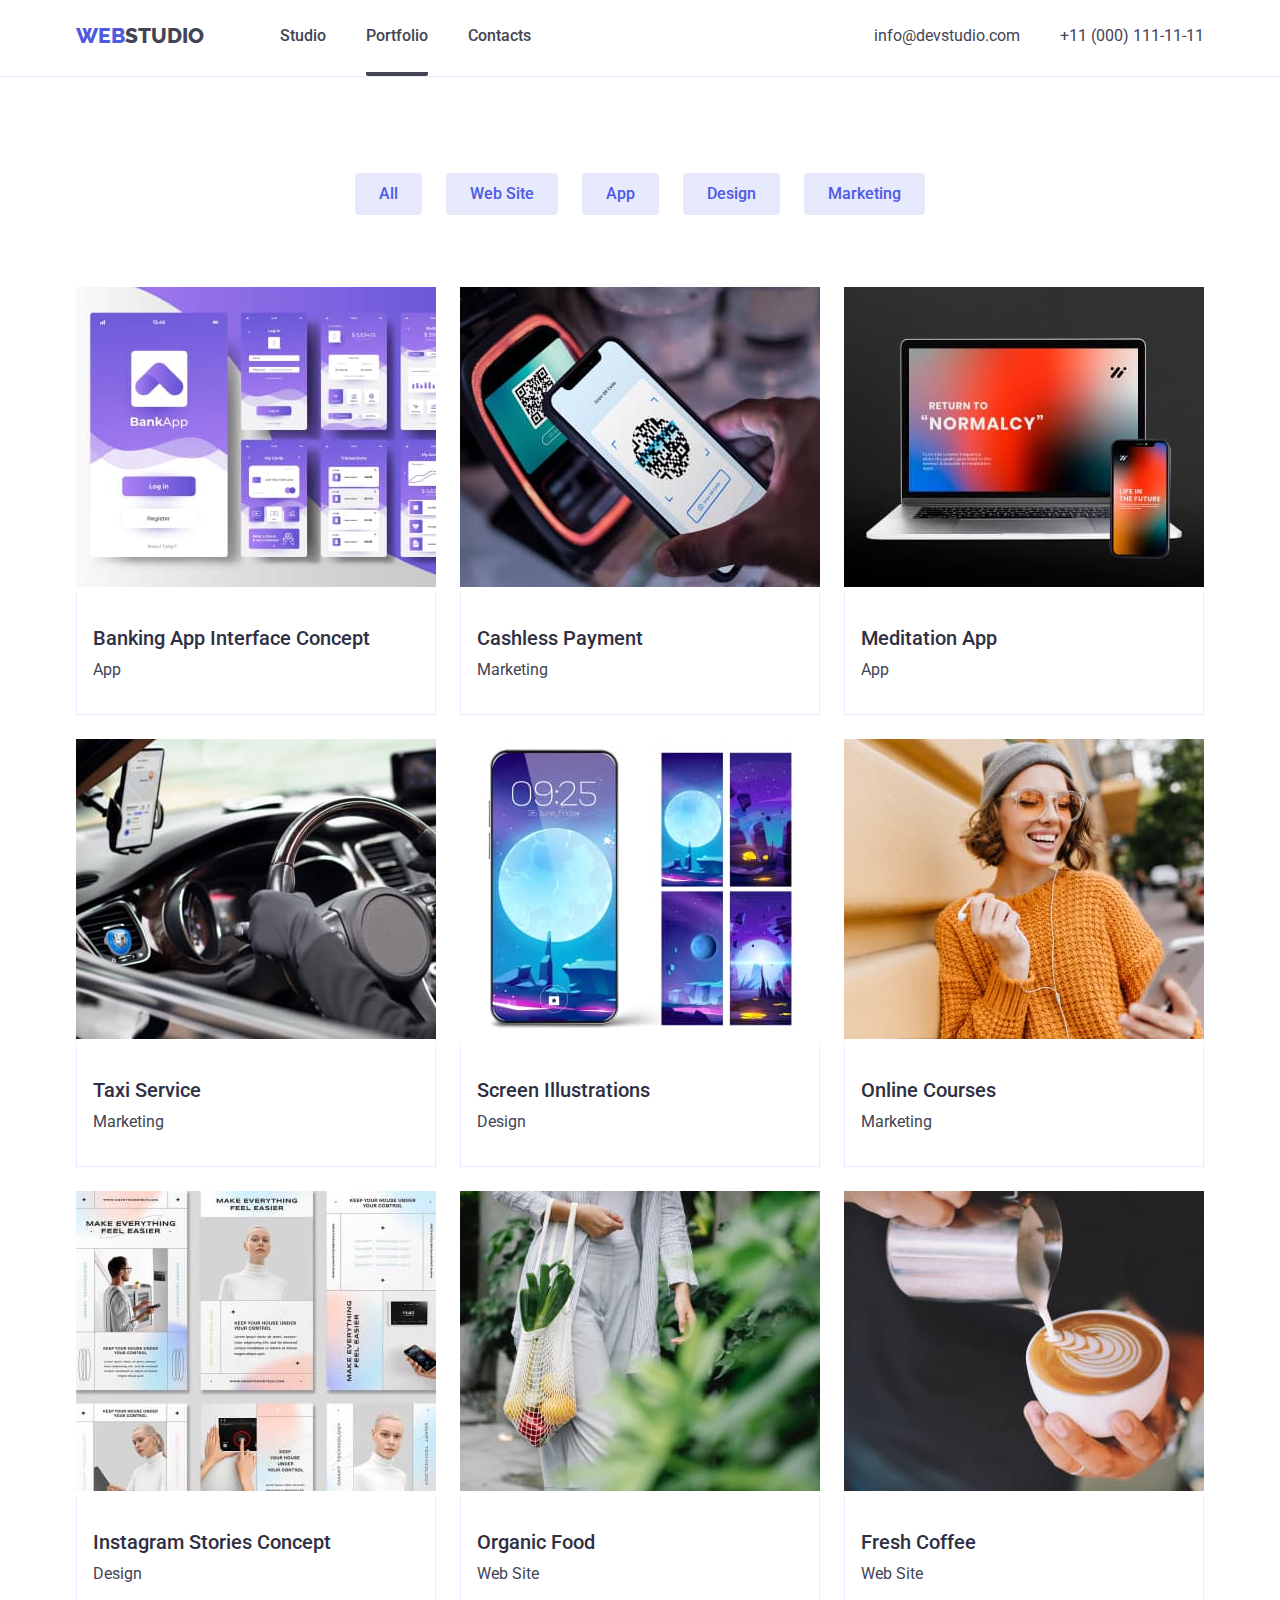
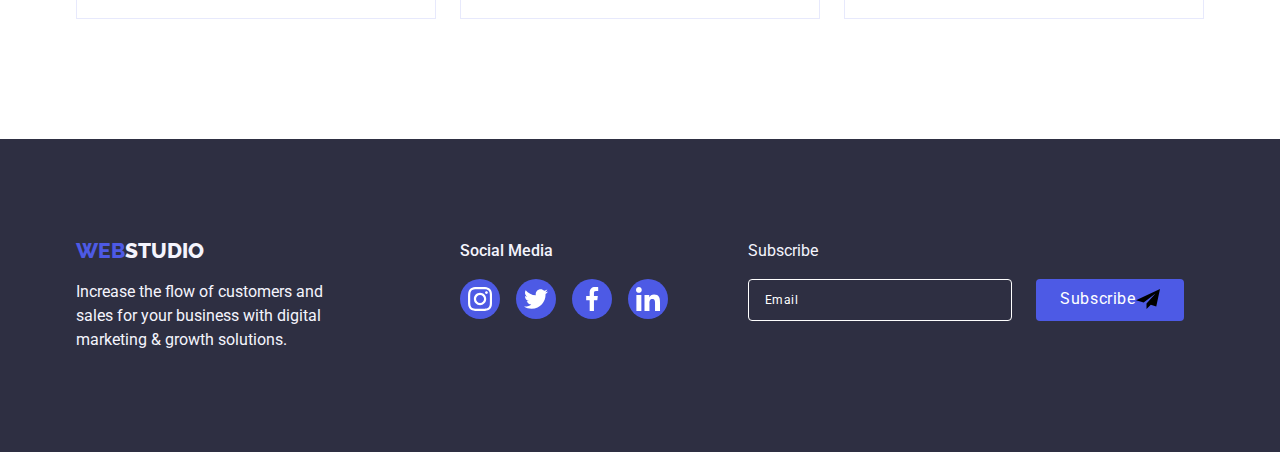
==== portfolio.html @ 86c74161 "uploaded from homework 5" ====
<!DOCTYPE html>
<html lang="en">
  <head>
    <meta charset="UTF-8" />
    <meta name="viewport" content="width=device-width, initial-scale=1.0" />
    <title>Portfolio</title>
  </head>
  <link rel="preconnect" href="https://fonts.googleapis.com" />
  <link rel="preconnect" href="https://fonts.gstatic.com" crossorigin />
  <link
    href="https://fonts.googleapis.com/css2?family=Raleway:ital,wght@0,800;1,800&family=Roboto:wght@400;500;700;900&display=swap"
    rel="stylesheet"
  />
  <link
    rel="stylesheet"
    href="https://cdnjs.cloudflare.com/ajax/libs/modern-normalize/2.0.0/modern-normalize.min.css"
  />
  <link rel="stylesheet" type="text/css" href="./css/style.css" />

  <body>
    <header>
      <div class="container flex">
        <nav>
          <ul class="flex header__menu">
            <li>
              <a class="custom-link__logo" href="./index.html"
                ><span>WEB</span>STUDIO</a
              >
            </li>
            <li><a class="custom-link" href="index.html">Studio</a></li>
            <li><a class="custom-link current" href="portfolio.html">Portfolio</a></li>
            <li><a class="custom-link" href="/">Contacts</a></li>
          </ul>
        </nav>
        <address>
          <ul class="flex header__address">
            <li>
              <a
                class="custom-link contact-link"
                href="mailto:info@devstudio.com"
                >info@devstudio.com</a
              >
            </li>
            <li>
              <a class="custom-link contact-link" href="tel:+110001111111"
                >+11 (000) 111-11-11</a
              >
            </li>
          </ul>
        </address>
      </div>
    </header>

    <main>
      <section class="portfolio-section">
        <div class="container">
          <h1 class="visually-hidden">Портфоліо</h1>
          <ul class="flex portfolio-section__buttons-list">
            <li>
              <button class="buttons-list__button" type="button">All</button>
            </li>
            <li>
              <button class="buttons-list__button" type="button">
                Web Site
              </button>
            </li>
            <li>
              <button class="buttons-list__button" type="button">App</button>
            </li>
            <li>
              <button class="buttons-list__button" type="button">Design</button>
            </li>
            <li>
              <button class="buttons-list__button" type="button">
                Marketing
              </button>
            </li>
          </ul>

          <ul class="portfolio-section__cards">

            <li class="portfolio-section__cards-item">
              <a class="portfolio-section__cards-item__link">
                <div class="overlay">
                  <img
                  src="./images/portfolio/1.jpg"
                  height="300"
                  width="360"
                  alt="Banking App Interface Concept"
                />
                <p class="overlay-text">14 Stylish and User-Friendly App Design Concepts · Task Manager App · Calorie Tracker App · Exotic Fruit Ecommerce App · Cloud Storage App</p>
                </div>
                <div class="cards-item__info">
                  <h2 class="title-3">Banking App Interface Concept</h2>
                  <p>App</p>
                </div>
              </a>
            </li>

            <li class="portfolio-section__cards-item">
              <a class="portfolio-section__cards-item__link">
                 <div class="overlay">
                  <img
                  src="./images/portfolio/2.jpg"
                  height="300"
                  width="360"
                  alt="Banking App Interface Concept"
                />
                <p class="overlay-text">14 Stylish and User-Friendly App Design Concepts · Task Manager App · Calorie Tracker App · Exotic Fruit Ecommerce App · Cloud Storage App</p>
                </div>
                <div class="cards-item__info">
                  <h2 class="title-3">Cashless Payment</h2>
                  <p>Marketing</p>
                </div>
              </a>
            </li>
            <li class="portfolio-section__cards-item">
              <a class="portfolio-section__cards-item__link">
                <div class="overlay">
                  <img
                  src="./images/portfolio/3.jpg"
                  height="300"
                  width="360"
                  alt="Banking App Interface Concept"
                />
                <p class="overlay-text">14 Stylish and User-Friendly App Design Concepts · Task Manager App · Calorie Tracker App · Exotic Fruit Ecommerce App · Cloud Storage App</p>
                </div>
                <div class="cards-item__info">
                  <h2 class="title-3">Meditation App</h2>
                  <p>App</p>
                </div>
              </a>
            </li>
            <li class="portfolio-section__cards-item">
              <a class="portfolio-section__cards-item__link">
                <div class="overlay">
                  <img
                  src="./images/portfolio/4.jpg"
                  height="300"
                  width="360"
                  alt="Banking App Interface Concept"
                />
                <p class="overlay-text">14 Stylish and User-Friendly App Design Concepts · Task Manager App · Calorie Tracker App · Exotic Fruit Ecommerce App · Cloud Storage App</p>
                </div>
                <div class="cards-item__info">
                  <h2 class="title-3">Taxi Service</h2>
                  <p>Marketing</p>
                </div>
              </a>
            </li>
            <li class="portfolio-section__cards-item">
              <a class="portfolio-section__cards-item__link">
                <div class="overlay">
                  <img
                  src="./images/portfolio/5.jpg"
                  height="300"
                  width="360"
                  alt="Banking App Interface Concept"
                />
                <p class="overlay-text">14 Stylish and User-Friendly App Design Concepts · Task Manager App · Calorie Tracker App · Exotic Fruit Ecommerce App · Cloud Storage App</p>
                </div>
                <div class="cards-item__info">
                  <h2 class="title-3">Screen Illustrations</h2>
                  <p>Design</p>
                </div>
              </a>
            </li>
            <li class="portfolio-section__cards-item">
              <a class="portfolio-section__cards-item__link">
                <div class="overlay">
                  <img
                  src="./images/portfolio/6.jpg"
                  height="300"
                  width="360"
                  alt="Banking App Interface Concept"
                />
                <p class="overlay-text">14 Stylish and User-Friendly App Design Concepts · Task Manager App · Calorie Tracker App · Exotic Fruit Ecommerce App · Cloud Storage App</p>
                </div>
                <div class="cards-item__info">
                  <h2 class="title-3">Online Courses</h2>
                  <p>Marketing</p>
                </div>
              </a>
            </li>
            <li class="portfolio-section__cards-item">
              <a class="portfolio-section__cards-item__link">
                <div class="overlay">
                  <img
                  src="./images/portfolio/7.jpg"
                  height="300"
                  width="360"
                  alt="Banking App Interface Concept"
                />
                <p class="overlay-text">14 Stylish and User-Friendly App Design Concepts · Task Manager App · Calorie Tracker App · Exotic Fruit Ecommerce App · Cloud Storage App</p>
                </div>
                <div class="cards-item__info">
                  <h2 class="title-3">Instagram Stories Concept</h2>
                  <p>Design</p>
                </div>
              </a>
            </li>
            <li class="portfolio-section__cards-item">
              <a class="portfolio-section__cards-item__link">
                <div class="overlay">
                  <img
                  src="./images/portfolio/8.jpg"
                  height="300"
                  width="360"
                  alt="Banking App Interface Concept"
                />
                <p class="overlay-text">14 Stylish and User-Friendly App Design Concepts · Task Manager App · Calorie Tracker App · Exotic Fruit Ecommerce App · Cloud Storage App</p>
                </div>
                <div class="cards-item__info">
                  <h2 class="title-3">Organic Food</h2>
                  <p>Web Site</p>
                </div>
              </a>
            </li>
            <li class="portfolio-section__cards-item">
              <a class="portfolio-section__cards-item__link">
                <div class="overlay">
                  <img
                  src="./images/portfolio/9.jpg"
                  height="300"
                  width="360"
                  alt="Banking App Interface Concept"
                />
                <p class="overlay-text">14 Stylish and User-Friendly App Design Concepts · Task Manager App · Calorie Tracker App · Exotic Fruit Ecommerce App · Cloud Storage App</p>
                </div>
                <div class="cards-item__info">
                  <h2 class="title-3">Fresh Coffee</h2>
                  <p>Web Site</p>
                </div>
              </a>
            </li>
          </ul>
        </div>
      </section>
    </main>

    <footer class="footer">
      <div class="container footer__container">
        <div class="footer__text">
          <a class="custom-link__logo" href="./index.html"
            ><span>WEB</span>STUDIO</a
          >
          <p class="footer__text">
            Increase the flow of&nbsp;customers and sales for your business with
            digital marketing &amp;&nbsp;growth solutions.
          </p>
        </div>

        <div class="footer__icons">
          <h4 class="title-4">Social Media</h4>
          <ul class="footer__icons__list">
            <li class="footer__icons__list-item">
              <a class="list-item__link" href="./">
                <svg width="24" height="24">
                  <use href="./images/svg/iconpack.svg#icon-instagram2"></use>
                </svg>
              </a>
            </li>
            <li class="footer__icons__list-item">
              <a class="list-item__link" href="./">
                <svg width="24" height="24">
                  <use href="./images/svg/iconpack.svg#icon-twitter2"></use>
                </svg>
              </a>
            </li>
            <li class="footer__icons__list-item">
              <a class="list-item__link" href="./">
                <svg width="24" height="24">
                  <use href="./images/svg/iconpack.svg#icon-facebook2"></use>
                </svg>
              </a>
            </li>
            <li class="footer__icons__list-item">
              <a class="list-item__link" href="./">
                <svg width="24" height="24">
                  <use href="./images/svg/iconpack.svg#icon-linkedin2"></use>
                </svg>
              </a>
            </li>
          </ul>
        </div>

        <div class="footer__subscribe">
          <p>Subscribe</p>
          <form class="subscribe__form" action="/subscribe" method="post">
            <label for="email">
              <input
                type="email"
                id="email"
                name="email"
                placeholder="Email"
                required
              />
            </label>

            <button type="submit">
              Subscribe
              <svg width="24" height="24">
                <use href="./images/svg/iconpack.svg#icon-subscribe"></use>
              </svg>
            </button>
          </form>
        </div>
      </div>
    </footer>
  </body>
</html>
---- css/style.css ----
:root {
  --navy-blue: #2e2f42;
  --slate-color: #434455;
  --iris-color: #4d5ae5;
  --ocean-color: #404bbf;
  --cornflower-color: #e7e9fc;
  --cloud-color: #f4f4fd;
  --white-color: #ffffff;
}

body {
  font-family: "Roboto", sans-serif;
  font-style: normal;
  color: var(--slate-color);
  font-size: 16px;
  line-height: 1.5;
  letter-spacing: 2%;
}

h1,
h2,
h3,
h4,
h5,
h6 {
  margin: 0;
  padding: 0;
}

.container {
  max-width: 1158px;
  margin: 0 auto 0 auto;
  padding: 0;
  padding-left: 15px;
  padding-right: 15px;
}

ul {
  margin: 0;
  padding: 0;
  list-style: none;
}

button {
  padding: 0;
  margin: 0;
}

p {
  margin: 0;
  padding: 0;
}

.visually-hidden {
  position: absolute;
  width: 1px;
  height: 1px;
  margin: -1px;
  border: 0;
  padding: 0;
  white-space: nowrap;
  clip-path: inset(100%);
  clip: rect(0 0 0 0);
  overflow: hidden;
}

.title-1 {
  font-family: "Roboto", sans-serif;
  font-weight: 700;
  font-size: 56px;
  line-height: 1.07143;
  letter-spacing: 0.02em;
  text-align: center;
  color: var(--white-color);
  margin: 0 0 48px 0;
}

.title-2 {
  color: var(--navy-blue);
  font-size: 36px;
  line-height: 1.11;
  text-align: center;
  margin-bottom: 72px;
}

.title-3 {
  color: var(--navy-blue);
  font-size: 20px;
  line-height: 1.2;
  margin-bottom: 8px;
  font-weight: 500;
}

.title-4 {
  font-weight: 500;
  margin-bottom: 16px;
}

.modal_title {
  font-weight: 500;
  font-size: 16px;
  line-height: 1.5;
  letter-spacing: 0.02em;
  color: var(--navy-blue);
  margin-bottom: 16px;
  text-align: center;
}

.flex {
  display: flex;
}

/* header */
header {
  border-bottom: 1px solid var(--cornflower-color);
}

nav {
  margin-right: auto;
}

.header__container {
  padding-top: 24px;
  padding-bottom: 24px;
  padding-right: 156px;
  padding-left: 156px;
}

.header__menu {
  gap: 40px;
}

.header__address {
  gap: 40px;
  margin-left: auto;
}

.custom-link__logo {
  display: block;
  padding-top: 24px;
  padding-bottom: 24px;
}

.custom-link__logo span {
  color: var(--iris-color);
}

.custom-link {
  display: block;
  padding-top: 24px;
  padding-bottom: 24px;
  text-decoration: none;
  color: inherit;
  font-style: normal;
  font-weight: 500;
}

.current::after {
  content: "";
  position: absolute;
  width: 100%;
  background-color: transparent;
  transition: background-color ease-in-out;
}

.custom-link.current {
  border-bottom: 4px solid;
  border-radius: 2px;
}

.contact-link {
  font-weight: 400;
  transition: color ease-in-out;
}

.custom-link:hover {
  color: var(--ocean-color);
}

.custom-link:focus {
  color: var(--ocean-color);
}

.custom-link__logo {
  font-family: "Raleway", sans-serif;
  font-optical-sizing: auto;
  font-weight: 800;
  text-decoration: none;
  font-size: 21px;
  line-height: 1.16;
  color: inherit;
  font-style: normal;
  margin-right: 36px;
}

/* footer */
.footer {
  padding-top: 100px;
  padding-bottom: 100px;
  background-color: var(--navy-blue);
  color: var(--cloud-color);
}

.footer__container {
  display: flex;
}

footer .custom-link__logo {
  display: inline-block;
  margin-bottom: 16px;
  margin-right: 0;
  padding-top: 0;
  padding-bottom: 0;
}

.footer__text {
  max-width: 264px;
  width: 100%;
  margin-right: 120px;
}

.footer__icons {
  margin-right: 80px;
}

.footer__icons__list {
  display: flex;
  gap: 16px;
}

.footer__icons__list-item {
  height: 40px;
  width: 40px;
}

.list-item__link:hover {
  background-color: #31d0aa;
}

.list-item__link use {
  fill: var(--white-color);
}

.list-item__link {
  border-radius: 50%;
  background-color: var(--iris-color);
  height: 100%;
  width: 100%;
  display: flex;
  justify-content: center;
  align-items: center;
  transition: background-color ease-in-out;
}

.footer__subscribe p {
  margin-bottom: 16px;
}

.subscribe__form {
  display: flex;
}

.subscribe__form label {
  margin-right: 24px;
  line-height: 1.5;
  letter-spacing: 0.02em;
  color: var(--white-color);
}

.subscribe__form input {
  color: var(--white-color);
  border: 1px solid var(--white-color);
  padding: 8px 16px;
  min-width: 264px;
  border-radius: 4px;
  background-color: inherit;
  outline: transparent;
  font-family: "Roboto", sans-serif;
  font-weight: 400;
  font-size: 12px;
  line-height: 2;
  letter-spacing: 0.04em;
  color: #fff;
}

.subscribe__form input:active {
  border-color: var(--iris-color);
}

.subscribe__form input:focus {
  border-color: var(--iris-color);
}

.subscribe__form input::placeholder {
  color: var(--white-color);
}

.subscribe__form button {
  padding: 8px 24px;
  line-height: 1.5;
  letter-spacing: 0.04em;
  text-align: center;
  color: var(--white-color);
  background-color: var(--iris-color);
  border-radius: 4px;
  border: 0;
  cursor: pointer;
  display: flex;
  text-align: center;
}

/* index.html */

/* Solutions-section */
.solutions-section {
  padding-top: 188px;
  padding-bottom: 188px;
  margin-left: auto;
  margin-right: auto;
  max-width: 1440px;
  width: 100%;
  background-image: linear-gradient(
      rgba(46, 47, 66, 0.7),
      rgba(46, 47, 66, 0.7)
    ),
    url(../images/hero/hero-bg.jpg);
}

.solutions-section__container {
  margin-left: auto;
  margin-right: auto;
  max-width: 530px;
}

.solutions-section {
  background-color: var(--navy-blue);
}

.solutions-section__button {
  background-color: var(--iris-color);
  color: var(--white-color);
  border: 0;
  cursor: pointer;
  border-radius: 4px;
  padding: 16px 32px;
  box-shadow: 0px 4px 4px 0px #00000026;
  display: block;
  margin: 0 auto;
  transition: background-color ease-in-out;
}

.solutions-section__button:hover {
  background-color: var(--ocean-color);
}

.solutions-section__button:focus {
  background-color: var(--ocean-color);
}

/* strategy-section */

.strategy-section {
  padding-top: 120px;
  padding-bottom: 120px;
}

.strategy-section__cards {
  gap: 24px;
}

.strategy-section__cards-item {
  width: calc((100% - 72px) / 4);
}

.strategy-section__cards-item__svg {
  text-align: center;
  margin-bottom: 8px;
  background-color: #f4f4f4;
  padding-top: 24px;
  padding-bottom: 24px;
  border-radius: 4px;
}

/* doing-section */
.doing-section {
  padding-bottom: 120px;
}

.doing-section__cards {
  display: flex;
  flex-direction: row;
  justify-content: center;
  gap: 24px;
}

.doing-section__cards-item {
  width: calc((100% - 48px) / 3);
}

/* team-section */

.team-section {
  background-color: var(--cloud-color);
  padding-top: 120px;
  padding-bottom: 120px;
}

.team-section__cards {
  gap: 24px;
}

.team-section__cards-item {
  border-radius: 0 0 4px 4px;
  box-shadow: 0 2px 1px 0 rgba(46, 47, 66, 0.08),
    0 1px 1px 0 rgba(46, 47, 66, 0.16), 0 1px 6px 0 rgba(46, 47, 66, 0.08);
  width: calc((100% - 72px) / 4);
  border-radius: 0 0 4px 4px;
  text-align: center;
  box-shadow: 0 2px 1px 0 rgba(46, 47, 66, 0.08),
    0 1px 1px 0 rgba(46, 47, 66, 0.16), 0 1px 6px 0 rgba(46, 47, 66, 0.08);
  background-color: var(--white-color);
}

.team-section__cards-item__links {
  display: flex;
  justify-content: center;
  align-items: center;
}

.team-section__cards-item__links-div {
  display: flex;
  flex-direction: row;
  align-items: center;
  gap: 24px;
}

.team-section__cards-item__links__icon {
  height: 40px;
  width: 40px;
}

.icon__link {
  display: flex;
  align-items: center;
  justify-content: center;
  height: 100%;
  width: 100%;
  border: 1px solid var(--iris-color);
  background-color: var(--iris-color);
  border-radius: 50%;
  transition: background-color ease-in-out;
}

.icon__link:hover {
  background-color: var(--ocean-color);
}

.icon__link use {
  fill: var(--white-color);
}

.team-section__cards-item__text {
  padding-top: 32px;
  padding-bottom: 32px;
}

.team-section__cards-item__p {
  margin-bottom: 8px;
}

/* Customers-section */
.customers-section {
  padding-top: 120px;
  padding-bottom: 120px;
}

.customers-section__list {
  display: flex;
  gap: 24px;
}

.customers-section__list-item {
  width: calc((100% - 120px) / 6);
  height: 88px;
}

.customers-section__list-item a {
  height: 100%;
  width: 100%;
  display: flex;
  justify-content: center;
  align-items: center;
  border: 1px solid #8e8f99;
  border-radius: 4px;
  transition: fill ease-in-out;
}

.customers-section__list-item use {
  fill: #8e8f99;
}

.customers-section__list-item:hover a {
  border-color: #404bbf;
}

.customers-section__list-item:hover use {
  fill: #404bbf;
}

/* portfolio */
.portfolio-section {
  padding-top: 96px;
  padding-bottom: 120px;
}

.portfolio-section__buttons-list {
  gap: 48px 24px;
  justify-content: center;
  margin-bottom: 72px;
}

.portfolio-section__cards {
  display: flex;
  flex-wrap: wrap;
  gap: 24px;
}

.portfolio-section__cards-item {
  width: calc((100% - 48px) / 3);
}

.portfolio-section__cards-item:hover img::after {
  content: "";
  position: absolute;
  top: 0;
  left: 0;
  width: 100%;
  height: 100%;
  background-color: rgba(0, 0, 255, 0.5);
  display: flex;
  flex-direction: column;
  justify-content: center;
  align-items: center;
  transition: transform 0.3s ease-in-out;
  transform: translateY(0);
}

.portfolio-section__cards-item__link {
  transition: box-shadow ease-in-out;
}

.cards-item__info {
  padding-top: 32px;
  padding-left: 16px;
  padding-bottom: 32px;
  border-left: 1px solid var(--cornflower-color);
  border-right: 1px solid var(--cornflower-color);
  border-bottom: 1px solid var(--cornflower-color);
}

.portfolio-section__cards-item:hover .cards-item__info {
  box-shadow: 0 2px 1px 0 rgba(46, 47, 66, 0.08),
    0 1px 1px 0 rgba(46, 47, 66, 0.16), 0 1px 6px 0 rgba(46, 47, 66, 0.08);
  background: var(--white-color);
}

.overlay {
  position: relative;
  overflow: hidden;
}

.overlay-text {
  position: absolute;
  width: 100%;
  height: 100%;
  top: 0;
  left: 0;
  background-color: #404bbf;
  transform: translateY(100%);
  transition: transform 250ms cubic-bezier(0.4, 0, 0.2, 1);
  color: var(--cloud-color);
  padding: 40px 32px 164px 32px;
}

.portfolio-section__cards-item__link:hover .overlay-text,
.portfolio-section__cards-item__link:focus .overlay-text {
  transform: translateY(0%);
}

.buttons-list__button {
  padding: 12px 24px 12px 24px;
  font-family: inherit;
  font-weight: 500;
  font-size: 16px;
  color: var(--iris-color);
  background-color: var(--cornflower-color);
  border: 0;
  border-radius: 4px;
  cursor: pointer;
  transition: color ease-in-out;
  transition: background-color ease-in-out;
}

.buttons-list__button:hover {
  color: var(--white-color);
  background-color: var(--ocean-color);
}

.buttons-list__button:active {
  color: var(--white-color);
  background-color: var(--ocean-color);
}

/* Modal */
.data-modal {
  position: fixed;
  top: 0;
  left: 0;
  width: 100%;
  height: 100%;
  z-index: 10;
  box-shadow: 0 2px 1px 0 rgba(0, 0, 0, 0.2), 0 1px 3px 0 rgba(0, 0, 0, 0.12),
    0 1px 1px 0 rgba(0, 0, 0, 0.14);
  background: rgba(46, 47, 66, 0.4);
  justify-content: center;
  overflow-y: auto;
  opacity: 1;
  transition: opacity 0.2s, visibility 0.2s;
}

.is-hidden {
  visibility: hidden;
  opacity: 0;
}

.modal__box {
  padding: 72px 24px 24px 24px;
  position: absolute;
  width: 408px;
  min-height: 584px;
  background-color: #fcfcfc;
  border-radius: 4px;
  left: 50%;
  top: 50%;
  transform: translate(-50%, -50%);
  transition: transform 0.2s;
}

.data-modal-close {
  position: absolute;
  top: 24px;
  right: 24px;
  width: 24px;
  height: 24px;
  display: flex;
  justify-content: center;
  align-items: center;
  padding: 0;
  border-radius: 100%;
  border: 1px solid rgba(0, 0, 0, 0.1);
  background-color: var(--cornflower-color);
  cursor: pointer;
}

.data-modal-close:hover {
  background-color: var(--ocean-color);
}

.data-modal-close:hover use {
  fill: var(--white-color);
}

.data-modal-close:active {
  background-color: var(--ocean-color);
}

.data-modal-close:active use {
  fill: var(--white-color);
}

.modal-form label {
  margin-bottom: 4px;
  font-family: "Roboto", sans-serif;
  font-weight: 400;
  font-size: 12px;
  line-height: 1.16667;
  letter-spacing: 0.04em;
  color: #8e8f99;
}

.modal-form label:last-child {
  margin-bottom: 16px;
}

.modal-form__block {
  margin-bottom: 8px;
}

.block-input {
  position: relative;
}

.block-input input {
  outline: transparent;
  border: 1px solid rgba(46, 47, 66, 0.4);
  border-radius: 4px;
  padding-left: 38px;
  height: 40px;
  width: 100%;
}

.block-input input:active {
  border-color: var(#4d5ae5);
}

.block-input input:focus {
  border-color: var(--iris-color);
}

.block-input__icon {
  position: absolute;
  top: 50%;
  left: 16px;
  transform: translateY(-50%);
}

.block-input input:focus + .block-input__icon {
  fill: var(--iris-color);
}

.text-area textarea {
  min-height: 120px;
  height: 100%;
  min-width: 360px;
  width: 100%;
  margin-top: 4px;
  border: 1px solid rgba(46, 47, 66, 0.4);
  border-radius: 4px;
  padding: 14px 17px 14px 17px;
  resize: none;
  outline: transparent;
}

.text-area textarea:active {
  border-color: var(--iris-color);
}

.text-area textarea:focus {
  border-color: var(--iris-color);
}

.text-area {
  display: flex;
  flex-direction: column;
  margin-bottom: 16px;
}

.checkbox {
  display: flex;
  flex-direction: row;
  margin-bottom: 24px;
}

.checkbox input {
  display: none;
}

.checkbox span {
  display: inline-flex;
  justify-content: center;
  align-items: center;
  fill: transparent;
  border-radius: 2px;
  border: 1px solid rgba(46, 47, 66, 0.4);
  height: 16px;
  width: 16px;
  margin-right: 8px;
}

.checkbox a {
  color: var(--iris-color);
}

.checkbox label {
  display: block;
  width: 100%;
  font-family: "Roboto", sans-serif;
  font-weight: 400;
  font-size: 12px;
  line-height: 1.16667;
  letter-spacing: 0.04em;
  color: #8e8f99;
}

.checkbox input:checked + label > span {
  background-color: var(--ocean-color);
  fill: var(--cloud-color);
  border: none;
}

.modal__form-btn {
  margin: 0 auto;
  color: var(--white-color);
  display: flex;
  font-family: "Roboto", sans-serif;
  font-weight: 500;
  font-size: 16px;
  line-height: 1.5;
  letter-spacing: 0.04em;
  text-align: center;
  padding: 16px 64px;
  border: 0;
  border-radius: 4px;
  box-shadow: 0 4px 4px 0 rgba(0, 0, 0, 0.15);
  background-color: var(--iris-color);
  cursor: pointer;
}

.modal__form-btn:hover {
  background-color: var(--ocean-color);
}
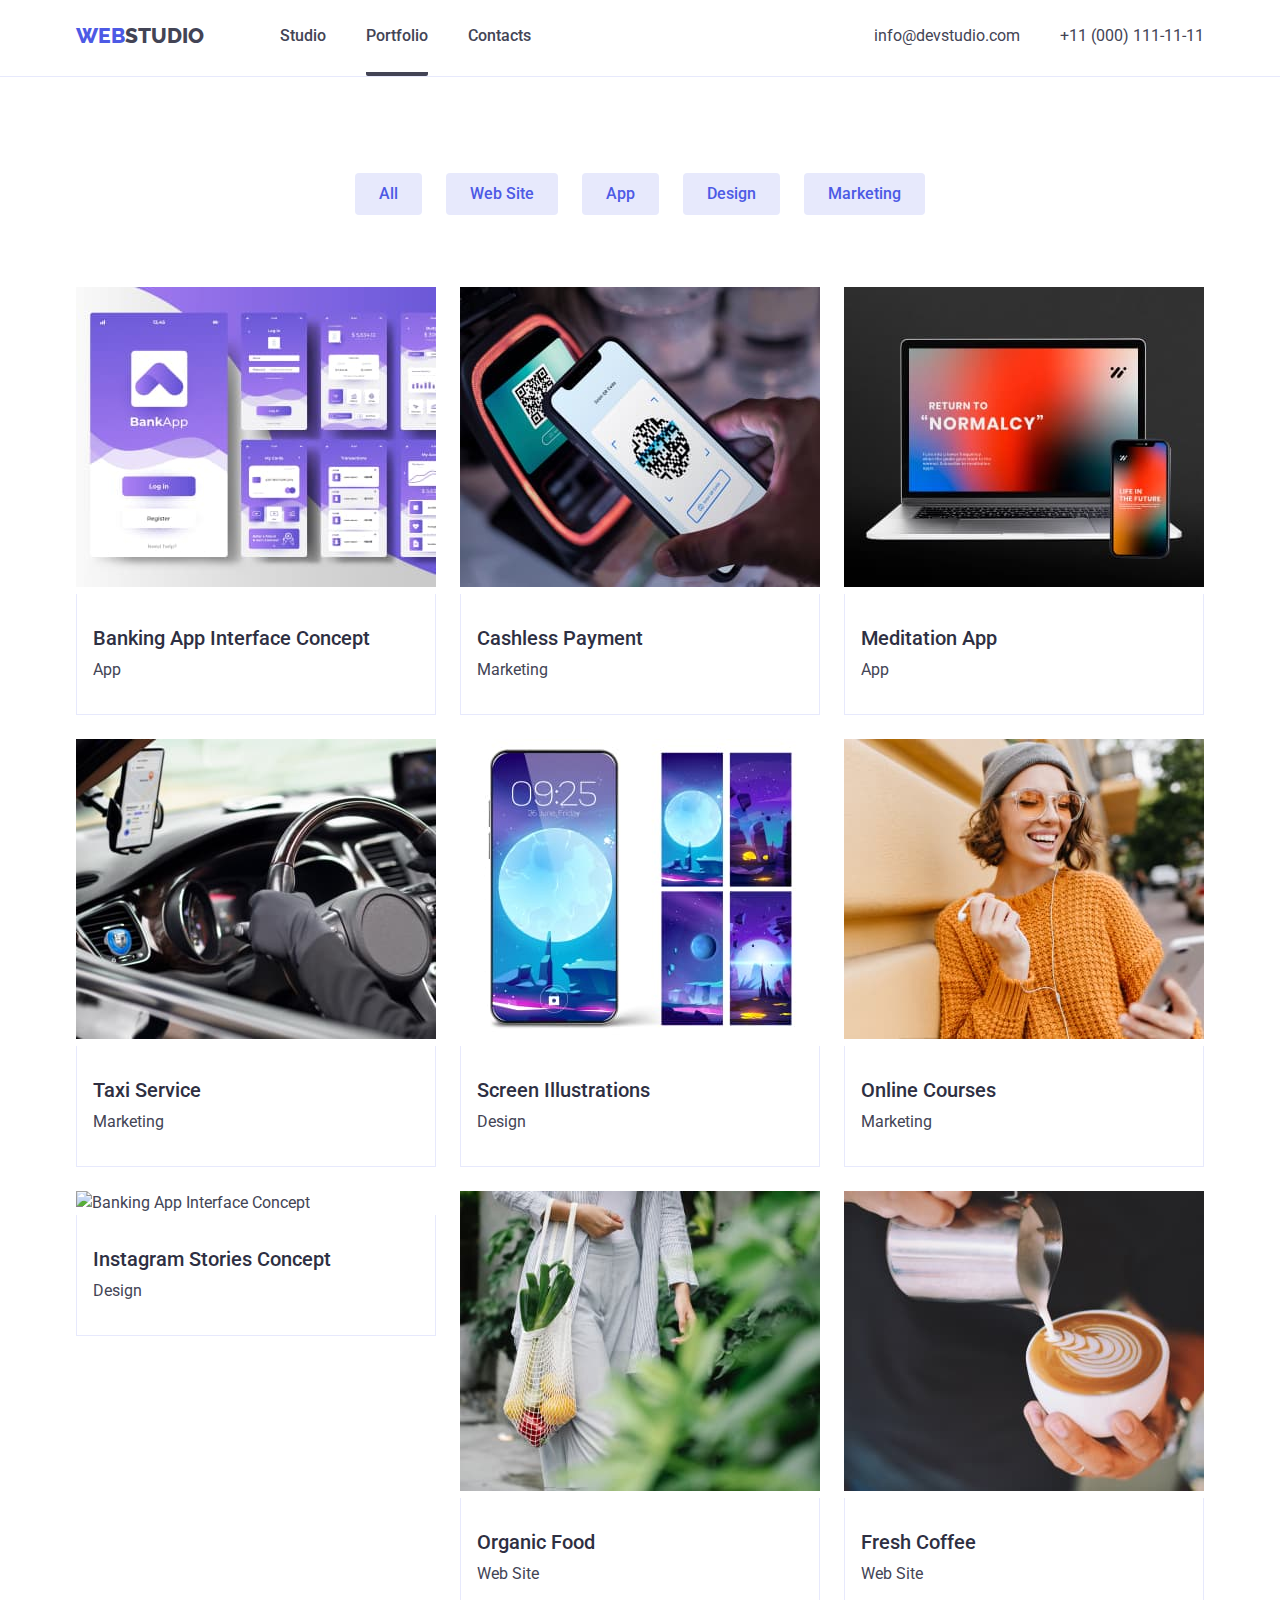
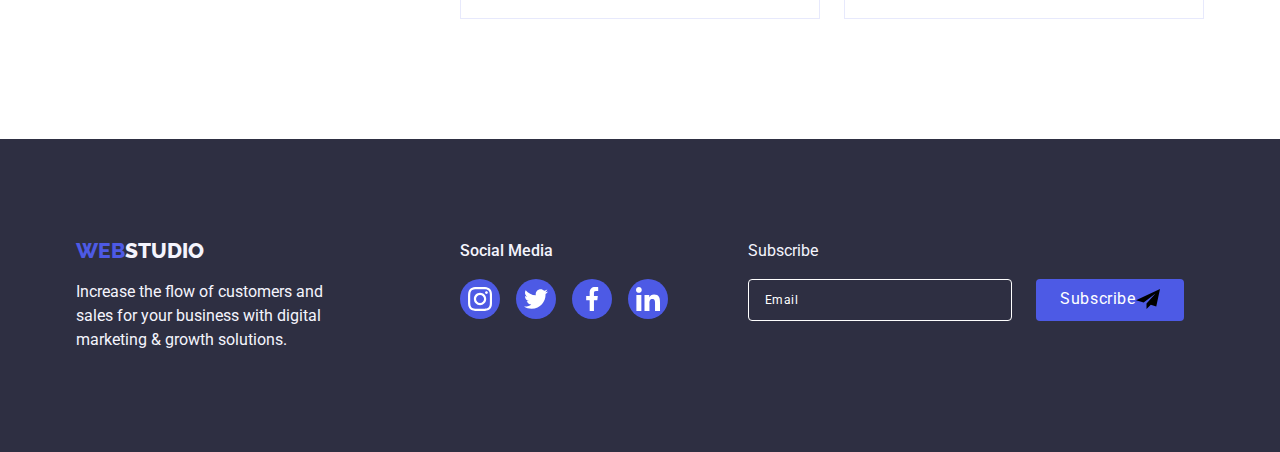
==== commit d883535d: "updated images" ====
--- a/portfolio.html
+++ b/portfolio.html
@@ -55,6 +55,7 @@
       <section class="portfolio-section">
         <div class="container">
           <h1 class="visually-hidden">Портфоліо</h1>
+
           <ul class="flex portfolio-section__buttons-list">
             <li>
               <button class="buttons-list__button" type="button">All</button>
@@ -84,6 +85,7 @@
                 <div class="overlay">
                   <img
                   src="./images/portfolio/1.jpg"
+                  srcset="./images/portfolio/1.jpg 1x, ./images/portfolio/1@2x.jpg 2x"
                   height="300"
                   width="360"
                   alt="Banking App Interface Concept"
@@ -102,6 +104,7 @@
                  <div class="overlay">
                   <img
                   src="./images/portfolio/2.jpg"
+                  srcset="./images/portfolio/2.jpg 1x, ./images/portfolio/2@2x.jpg 2x"
                   height="300"
                   width="360"
                   alt="Banking App Interface Concept"
@@ -114,11 +117,13 @@
                 </div>
               </a>
             </li>
+
             <li class="portfolio-section__cards-item">
               <a class="portfolio-section__cards-item__link">
                 <div class="overlay">
                   <img
                   src="./images/portfolio/3.jpg"
+                  srcset="./images/portfolio/3.jpg 1x, ./images/portfolio/3@2x.jpg 2x"
                   height="300"
                   width="360"
                   alt="Banking App Interface Concept"
@@ -131,11 +136,13 @@
                 </div>
               </a>
             </li>
+
             <li class="portfolio-section__cards-item">
               <a class="portfolio-section__cards-item__link">
                 <div class="overlay">
                   <img
                   src="./images/portfolio/4.jpg"
+                  srcset="./images/portfolio/4.jpg 1x, ./images/portfolio/4@2x.jpg 2x"
                   height="300"
                   width="360"
                   alt="Banking App Interface Concept"
@@ -148,11 +155,13 @@
                 </div>
               </a>
             </li>
+
             <li class="portfolio-section__cards-item">
               <a class="portfolio-section__cards-item__link">
                 <div class="overlay">
                   <img
                   src="./images/portfolio/5.jpg"
+                  srcset="./images/portfolio/5.jpg 1x, ./images/portfolio/5@2x.jpg 2x"
                   height="300"
                   width="360"
                   alt="Banking App Interface Concept"
@@ -165,11 +174,13 @@
                 </div>
               </a>
             </li>
+
             <li class="portfolio-section__cards-item">
               <a class="portfolio-section__cards-item__link">
                 <div class="overlay">
                   <img
                   src="./images/portfolio/6.jpg"
+                  srcset="./images/portfolio/6.jpg 1x, ./images/portfolio/6@2x.jpg 2x"
                   height="300"
                   width="360"
                   alt="Banking App Interface Concept"
@@ -182,11 +193,13 @@
                 </div>
               </a>
             </li>
+
             <li class="portfolio-section__cards-item">
               <a class="portfolio-section__cards-item__link">
                 <div class="overlay">
                   <img
                   src="./images/portfolio/7.jpg"
+                  srcset="./images/portfolio/.jpg 1x, ./images/portfolio/7@2x.jpg 2x"
                   height="300"
                   width="360"
                   alt="Banking App Interface Concept"
@@ -199,11 +212,13 @@
                 </div>
               </a>
             </li>
+
             <li class="portfolio-section__cards-item">
               <a class="portfolio-section__cards-item__link">
                 <div class="overlay">
                   <img
                   src="./images/portfolio/8.jpg"
+                  srcset="./images/portfolio/8.jpg 1x, ./images/portfolio/8@2x.jpg 2x"
                   height="300"
                   width="360"
                   alt="Banking App Interface Concept"
@@ -216,11 +231,13 @@
                 </div>
               </a>
             </li>
+
             <li class="portfolio-section__cards-item">
               <a class="portfolio-section__cards-item__link">
                 <div class="overlay">
                   <img
                   src="./images/portfolio/9.jpg"
+                  srcset="./images/portfolio/9.jpg 1x, ./images/portfolio/9@2x.jpg 2x"
                   height="300"
                   width="360"
                   alt="Banking App Interface Concept"
--- a/css/style.css
+++ b/css/style.css
@@ -324,6 +324,18 @@
       rgba(46, 47, 66, 0.7)
     ),
     url(../images/hero/hero-bg.jpg);
+    background-size: cover;
+    background-repeat: no-repeat;
+}
+
+@media (-webkit-min-device-pixel-ratio: 2), (min-resolution: 192dpi) {
+  .solutions-section {
+    background-image: linear-gradient(
+      rgba(46, 47, 66, 0.7),
+      rgba(46, 47, 66, 0.7)
+    ),
+    url(../images/hero/hero-bg@2x.jpg);
+  }
 }
 
 .solutions-section__container {
